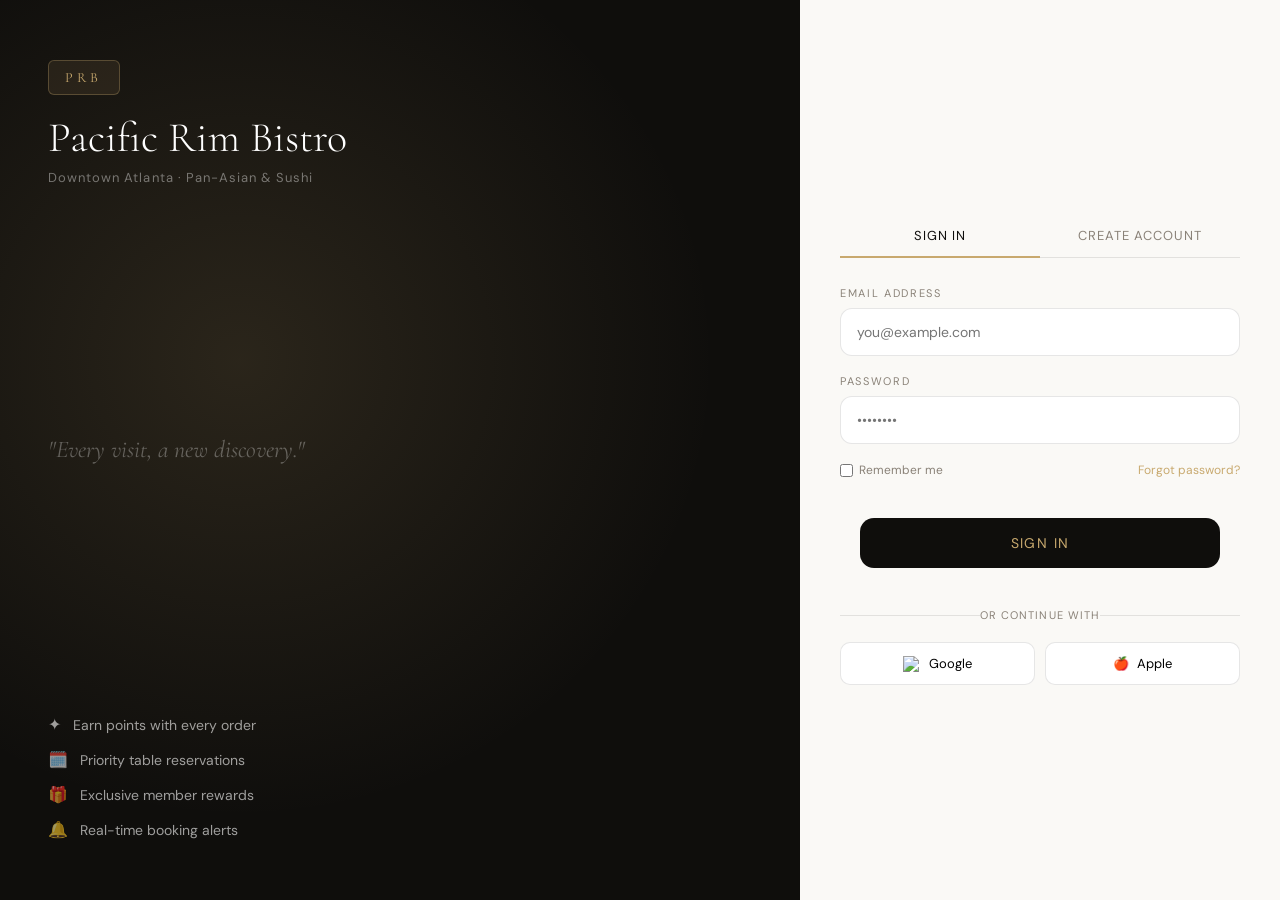
==== login.html @ ab013aab "Initial commit" ====
<!DOCTYPE html>
<html lang="en">
<head>
  <meta charset="UTF-8"/>
  <meta name="viewport" content="width=device-width, initial-scale=1.0"/>
  <title>Pacific Rim Bistro — Sign In</title>
  <link rel="stylesheet" href="css/style.css"/>
  <link rel="stylesheet" href="css/login.css"/>
  <link href="https://fonts.googleapis.com/css2?family=Cormorant+Garamond:wght@300;400;500;600&family=DM+Sans:wght@300;400;500&display=swap" rel="stylesheet"/>
</head>
<body class="auth-body">
<div class="auth-container">

  <!-- Left Panel -->
  <div class="auth-left">
    <div class="auth-brand">
      <div class="brand-mark">PRB</div>
      <div class="brand-name">Pacific Rim Bistro</div>
      <div class="brand-sub">Downtown Atlanta · Pan-Asian & Sushi</div>
    </div>
    <div class="auth-quote">"Every visit, a new discovery."</div>
    <div class="auth-perks">
      <div class="perk"><span>✦</span> Earn points with every order</div>
      <div class="perk"><span>🗓️</span> Priority table reservations</div>
      <div class="perk"><span>🎁</span> Exclusive member rewards</div>
      <div class="perk"><span>🔔</span> Real-time booking alerts</div>
    </div>
  </div>

  <!-- Right Panel -->
  <div class="auth-right">
    <div class="auth-card">

      <!-- Tabs -->
      <div class="auth-tabs">
        <div class="auth-tab active" onclick="switchAuth('login')">Sign In</div>
        <div class="auth-tab" onclick="switchAuth('signup')">Create Account</div>
      </div>

      <!-- LOGIN FORM -->
      <div class="auth-form active" id="form-login">
        <div class="form-group">
          <label class="form-label">Email Address</label>
          <input type="email" class="form-input" placeholder="you@example.com"/>
        </div>
        <div class="form-group">
          <label class="form-label">Password</label>
          <input type="password" class="form-input" placeholder="••••••••"/>
        </div>
        <div class="auth-options">
          <label class="remember-me"><input type="checkbox"/> Remember me</label>
          <a href="#" class="forgot-link" onclick="doForgotPassword(event)">Forgot password?</a>
        </div>
        <div id="login-error" style="display:none;color:#e74c3c;font-size:12px;margin-bottom:8px;padding:8px 12px;background:#fff5f5;border-radius:8px;"></div>
        <button class="cta-btn" id="login-btn" onclick="doLogin()">Sign In</button>
        <div class="auth-divider"><span>or continue with</span></div>
        <div class="social-btns">
          <button class="social-btn" onclick="doLogin()">
            <img src="https://www.google.com/favicon.ico" width="18"/> Google
          </button>
          <button class="social-btn" onclick="doLogin()">
            <span>🍎</span> Apple
          </button>
        </div>
      </div>

      <!-- SIGNUP FORM -->
      <div class="auth-form" id="form-signup">
        <div class="form-row">
          <div class="form-group">
            <label class="form-label">First Name</label>
            <input type="text" class="form-input" placeholder="John"/>
          </div>
          <div class="form-group">
            <label class="form-label">Last Name</label>
            <input type="text" class="form-input" placeholder="Doe"/>
          </div>
        </div>
        <div class="form-group">
          <label class="form-label">Email Address</label>
          <input type="email" class="form-input" placeholder="you@example.com"/>
        </div>
        <div class="form-group">
          <label class="form-label">Phone Number</label>
          <input type="tel" class="form-input" placeholder="+1 (404) 000-0000"/>
        </div>
        <div class="form-group">
          <label class="form-label">Password</label>
          <input type="password" class="form-input" placeholder="Min. 8 characters"/>
        </div>
        <div class="form-group">
          <label class="checkbox-label">
            <input type="checkbox"/>
            I agree to the <a href="/terms">Terms of Service</a> and <a href="/privacy-policy">Privacy Policy</a>
          </label>
        </div>
        <div class="form-group">
          <label class="checkbox-label">
            <input type="checkbox" checked/>
            Receive reservation confirmations & special offers via SMS/Email
          </label>
        </div>
        <div id="signup-error" style="display:none;color:#e74c3c;font-size:12px;margin-bottom:8px;padding:8px 12px;background:#fff5f5;border-radius:8px;"></div>
        <button class="cta-btn" id="signup-btn" onclick="doSignup()">Create Account & Earn 200 pts</button>
      </div>

    </div>
  </div>
</div>

<script type="module">
import { initializeApp } from 'https://www.gstatic.com/firebasejs/10.12.0/firebase-app.js';
import {
  getAuth, createUserWithEmailAndPassword, signInWithEmailAndPassword,
  sendPasswordResetEmail, onAuthStateChanged, setPersistence, browserLocalPersistence
} from 'https://www.gstatic.com/firebasejs/10.12.0/firebase-auth.js';

const firebaseConfig = {
  apiKey: 'AIzaSyChIQ0Z1sM68J6OtgIW82EyWuzys9Oz6tg',
  authDomain: 'pacific-rim-bistro.firebaseapp.com',
  projectId: 'pacific-rim-bistro',
  storageBucket: 'pacific-rim-bistro.firebasestorage.app',
  messagingSenderId: '855085279043',
  appId: '1:855085279043:web:7e0b1db10cedf7e50b71f6',
};

const app  = initializeApp(firebaseConfig);
const auth = getAuth(app);
const USER_KEY = 'prb_user';

// Persist session across browser restarts
await setPersistence(auth, browserLocalPersistence);

// If already logged in → go straight to app
onAuthStateChanged(auth, user => {
  if (user) {
    const stored = JSON.parse(localStorage.getItem(USER_KEY) || '{}');
    if (stored.email === user.email) {
      window.location.href = 'index.html';
    }
  }
});

function showError(formId, msg) {
  const el = document.getElementById(formId + '-error');
  if (el) { el.textContent = msg; el.style.display = 'block'; }
}
function hideError(formId) {
  const el = document.getElementById(formId + '-error');
  if (el) el.style.display = 'none';
}
function setLoading(btnId, loading) {
  const btn = document.getElementById(btnId);
  if (btn) { btn.disabled = loading; btn.textContent = loading ? 'Please wait...' : btn.dataset.label; }
}

window.switchAuth = function(tab) {
  document.querySelectorAll('.auth-tab').forEach(t => t.classList.remove('active'));
  document.querySelectorAll('.auth-form').forEach(f => f.classList.remove('active'));
  const idx = tab === 'login' ? 0 : 1;
  document.querySelectorAll('.auth-tab')[idx].classList.add('active');
  document.getElementById('form-' + tab).classList.add('active');
  hideError('login'); hideError('signup');
};

window.doLogin = async function() {
  hideError('login');
  const email    = document.querySelector('#form-login input[type="email"]').value.trim();
  const password = document.querySelector('#form-login input[type="password"]').value;
  if (!email || !password) { showError('login', 'Please enter email and password.'); return; }

  const btn = document.getElementById('login-btn');
  btn.disabled = true; btn.textContent = 'Signing in...';

  try {
    const cred = await signInWithEmailAndPassword(auth, email, password);
    // Load profile from Firebase
    const { loadPointsFromFirebase } = await import('./js/firebase-menu.js');
    const fbPts = await loadPointsFromFirebase(email).catch(() => null);
    const stored = JSON.parse(localStorage.getItem(USER_KEY) || '{}');
    const user = {
      firstName:  stored.firstName || cred.user.displayName?.split(' ')[0] || '',
      lastName:   stored.lastName  || cred.user.displayName?.split(' ')[1] || '',
      email,
      phone:      stored.phone || '',
      points:     fbPts ? fbPts.points     : (stored.points || 0),
      pointsLog:  fbPts ? fbPts.pointsLog  : (stored.pointsLog || []),
      tierPoints: fbPts ? fbPts.tierPoints : (stored.tierPoints || 0),
    };
    localStorage.setItem(USER_KEY, JSON.stringify(user));
    window.location.href = 'index.html';
  } catch(e) {
    btn.disabled = false; btn.textContent = 'Sign In';
    const msgs = {
      'auth/user-not-found':  'No account found. Please create one.',
      'auth/wrong-password':  'Incorrect password. Try again or reset it.',
      'auth/invalid-email':   'Invalid email address.',
      'auth/too-many-requests': 'Too many attempts. Please try again later.',
      'auth/invalid-credential': 'Incorrect email or password.',
    };
    showError('login', msgs[e.code] || 'Sign in failed. Please try again.');
  }
};

window.doSignup = async function() {
  hideError('signup');
  const firstName = document.querySelector('#form-signup input[placeholder="John"]').value.trim();
  const lastName  = document.querySelector('#form-signup input[placeholder="Doe"]').value.trim();
  const email     = document.querySelector('#form-signup input[type="email"]').value.trim();
  const phone     = document.querySelector('#form-signup input[type="tel"]').value.trim();
  const password  = document.querySelector('#form-signup input[type="password"]').value;

  if (!firstName) { showError('signup', 'Please enter your first name.'); return; }
  if (!email)     { showError('signup', 'Please enter your email address.'); return; }
  if (!password || password.length < 8) { showError('signup', 'Password must be at least 8 characters.'); return; }

  const btn = document.getElementById('signup-btn');
  btn.disabled = true; btn.textContent = 'Creating account...';

  try {
    await createUserWithEmailAndPassword(auth, email, password);
    const { savePointsToFirebase } = await import('./js/firebase-menu.js');
    const pointsLog = [{ desc: 'Sign Up Bonus', pts: 200, date: Date.now() }];
    const saved = await savePointsToFirebase(email, 200, pointsLog, 0).catch(e => {
      console.error('Points save failed:', e); return false;
    });
    if (!saved) {
      // Retry once
      await new Promise(r => setTimeout(r, 1500));
      await savePointsToFirebase(email, 200, pointsLog, 0).catch(e => console.error('Retry failed:', e));
    }
    const user = { firstName, lastName, email, phone, points: 200, pointsLog, tierPoints: 0 };
    localStorage.setItem(USER_KEY, JSON.stringify(user));
    window.location.href = 'index.html';
  } catch(e) {
    btn.disabled = false; btn.textContent = 'Create Account & Earn 200 pts';
    const msgs = {
      'auth/email-already-in-use': 'An account with this email already exists. Sign in instead.',
      'auth/invalid-email':        'Invalid email address.',
      'auth/weak-password':        'Password is too weak. Use at least 8 characters.',
    };
    showError('signup', msgs[e.code] || 'Sign up failed. Please try again.');
  }
};

window.doForgotPassword = async function(e) {
  e.preventDefault();
  const email = document.querySelector('#form-login input[type="email"]').value.trim();
  if (!email) { showError('login', 'Enter your email address first, then click Forgot Password.'); return; }
  try {
    await sendPasswordResetEmail(auth, email);
    showError('login', '');
    const el = document.getElementById('login-error');
    if (el) {
      el.style.color = '#27ae60';
      el.style.background = '#f0fff4';
      el.textContent = '✅ Password reset email sent! Check your inbox.';
      el.style.display = 'block';
    }
  } catch(e) {
    showError('login', 'Could not send reset email. Check your email address.');
  }
};

// Store label for loading state
document.addEventListener('DOMContentLoaded', () => {
  document.querySelectorAll('.cta-btn').forEach(btn => btn.dataset.label = btn.textContent);
});
</script>
</body>
</html>
---- css/style.css ----
:root {
  --ink: #0f0e0c;
  --bone: #f5f2ec;
  --warm-white: #faf9f6;
  --gold: #c8a96e;
  --gold-light: #e8d5aa;
  --red: #c0392b;
  --muted: #8a8278;
  --border: rgba(15, 14, 12, 0.1);
  --card-bg: #ffffff;
}

* { margin: 0; padding: 0; box-sizing: border-box; }

body {
  font-family: 'DM Sans', sans-serif;
  background: var(--bone);
  color: var(--ink);
  min-height: 100vh;
  display: flex;
  justify-content: center;
  align-items: flex-start;
  padding: 24px 0;
}

.phone-frame {
  width: 390px;
  height: 844px;
  max-height: 844px;
  background: var(--warm-white);
  overflow: hidden;
  position: relative;
  display: flex;
  flex-direction: column;
  box-shadow: 0 40px 100px rgba(0, 0, 0, 0.15);
  border-radius: 40px;
  touch-action: pan-y;
  -webkit-tap-highlight-color: transparent;
}

/* ─── SCREENS ─── */
.screen { display: none; flex-direction: column; flex: 1; animation: fadeIn 0.3s ease; min-height: 0; overflow: hidden; }
.screen.active { display: flex; }

/* ─── SCROLL IMPROVEMENTS ─── */
.scroll-container {
  flex: 1;
  overflow-y: auto;
  min-height: 0;
  -webkit-overflow-scrolling: touch;
  overscroll-behavior-y: contain;
}

@keyframes fadeIn {
  from { opacity: 0; transform: translateY(8px); }
  to   { opacity: 1; transform: translateY(0); }
}

/* ─── HOME ─── */
.home-hero {
  background: var(--ink);
  padding: 0;
  position: relative;
  overflow: hidden;
}
.hero-photo {
  width: 100%;
  height: 220px;
  object-fit: cover;
  object-position: center 40%;
  display: block;
}
.hero-photo-overlay {
  position: absolute;
  inset: 0;
  background: linear-gradient(
    to bottom,
    rgba(15,14,12,0.3) 0%,
    rgba(15,14,12,0.1) 35%,
    rgba(15,14,12,0.82) 100%
  );
}
.hero-content {
  position: absolute;
  bottom: 0; left: 0; right: 0;
  padding: 16px 24px 20px;
}
.home-hero::before { display: none; }
.hero-top-row { display: flex; justify-content: space-between; align-items: flex-start; margin-bottom: 8px; }
.hero-links { display: flex; flex-direction: column; gap: 6px; align-items: flex-end; }
.hero-link-btn {
  font-size: 10px; letter-spacing: 0.12em; text-transform: uppercase;
  color: var(--gold); border: 1px solid rgba(200,169,110,0.5);
  padding: 5px 12px; border-radius: 6px; text-decoration: none;
  transition: all 0.2s; white-space: nowrap;
  backdrop-filter: blur(4px);
  background: rgba(15,14,12,0.3);
}
.hero-link-btn:hover { background: rgba(200,169,110,0.2); }
.admin-link { color: rgba(255,255,255,0.6); border-color: rgba(255,255,255,0.2); font-size: 9px; }
.admin-link:hover { background: rgba(255,255,255,0.1); color: #fff; }
.greeting { font-size: 11px; letter-spacing: 0.2em; color: #fff; text-transform: uppercase; font-weight: 500; margin-bottom: 3px; opacity: 0.9; }
.hero-name { font-family: 'Cormorant Garamond', serif; font-size: 32px; font-weight: 300; color: #fff; line-height: 1.1; margin-bottom: 3px; }
.hero-sub { font-size: 11px; color: rgba(255,255,255,0.6); letter-spacing: 0.06em; }

.points-card {
  background: linear-gradient(135deg, var(--gold) 0%, #a07840 100%);
  border-radius: 16px;
  padding: 20px 22px;
  margin: -20px 20px 0;
  position: relative;
  z-index: 10;
  display: flex;
  justify-content: space-between;
  align-items: center;
  box-shadow: 0 8px 32px rgba(200,169,110,0.35);
}
.points-left .label { font-size: 11px; letter-spacing: 0.15em; color: rgba(255,255,255,0.75); text-transform: uppercase; }
.points-left .value { font-family: 'Cormorant Garamond', serif; font-size: 36px; font-weight: 500; color: #fff; line-height: 1; }
.points-left .sub { font-size: 11px; color: rgba(255,255,255,0.7); margin-top: 2px; }

.stamp-row { display: flex; gap: 6px; }
.stamp {
  width: 28px; height: 28px; border-radius: 50%;
  background: rgba(255,255,255,0.25);
  border: 1.5px solid rgba(255,255,255,0.4);
  display: flex; align-items: center; justify-content: center;
  font-size: 12px;
}
.stamp.filled { background: rgba(255,255,255,0.9); border-color: transparent; }
.stamp.filled::after { content: '✦'; color: var(--gold); font-size: 11px; }

.section-title {
  font-family: 'Cormorant Garamond', serif;
  font-size: 22px; font-weight: 400;
  padding: 24px 20px 12px;
  color: var(--ink);
}

.quick-actions { display: grid; grid-template-columns: repeat(4, 1fr); gap: 10px; padding: 0 20px 24px; }
.qa-btn {
  display: flex; flex-direction: column; align-items: center; gap: 8px;
  padding: 14px 8px;
  background: var(--card-bg);
  border: 1px solid var(--border);
  border-radius: 14px;
  cursor: pointer;
  transition: all 0.2s;
  font-size: 12px;
  color: var(--muted);
  letter-spacing: 0.04em;
  text-align: center;
  font-family: 'DM Sans', sans-serif;
  font-weight: 700;
}
.qa-btn:hover { background: var(--ink); color: var(--gold); transform: translateY(-2px); box-shadow: 0 8px 20px rgba(0,0,0,0.1); }
.qa-icon { font-size: 22px; }

.featured-item {
  margin: 0 20px 16px;
  background: var(--ink);
  border-radius: 16px;
  padding: 20px;
  display: flex;
  justify-content: space-between;
  align-items: center;
  cursor: pointer;
  transition: transform 0.2s;
}
.featured-item:hover { transform: scale(1.01); }
.fi-label { font-size: 10px; letter-spacing: 0.15em; color: var(--gold); text-transform: uppercase; margin-bottom: 4px; }
.fi-name { font-family: 'Cormorant Garamond', serif; font-size: 20px; color: #fff; font-weight: 400; }
.fi-price { font-size: 14px; color: rgba(255,255,255,0.6); margin-top: 4px; }
.fi-orig-price { text-decoration: line-through; opacity: 0.5; font-size: 12px; }
.fi-sale-price { color: #ffd080; font-weight: 600; font-size: 15px; }
.fi-emoji { font-size: 42px; }

/* ─── SCREEN HEADER ─── */
.screen-header { background: var(--ink); padding: 16px 20px 10px; color: #fff; }
.back-btn { font-size: 12px; letter-spacing: 0.1em; color: var(--gold); cursor: pointer; text-transform: uppercase; margin-bottom: 12px; display: inline-block; }
.screen-header h1 { font-family: 'Cormorant Garamond', serif; font-size: 26px; font-weight: 300; }
.screen-header p { font-size: 12px; color: rgba(255,255,255,0.5); margin-top: 4px; }

/* ─── FORMS ─── */
.form-section { padding: 20px 20px 0; flex: 1; overflow-y: auto; }
.form-group { margin-bottom: 18px; }
.form-label { font-size: 11px; letter-spacing: 0.15em; text-transform: uppercase; color: var(--muted); margin-bottom: 8px; display: block; }
.form-input {
  width: 100%; padding: 14px 16px;
  background: var(--card-bg);
  border: 1px solid var(--border);
  border-radius: 12px;
  font-family: 'DM Sans', sans-serif;
  font-size: 14px; color: var(--ink);
  outline: none; transition: border-color 0.2s;
  appearance: none;
}
.form-input:focus { border-color: var(--gold); }

/* ─── DATE GRID ─── */
.date-grid { display: grid; grid-template-columns: repeat(7, 1fr); gap: 4px; }
.date-cell {
  aspect-ratio: 1; display: flex; flex-direction: column;
  align-items: center; justify-content: center;
  border-radius: 10px; font-size: 12px; cursor: pointer;
  transition: all 0.15s; border: 1px solid transparent;
  background: var(--card-bg); color: var(--muted);
}
.date-cell .day-name { font-size: 9px; letter-spacing: 0.08em; color: var(--muted); margin-bottom: 2px; }
.date-cell.selected { background: var(--ink); color: var(--gold); border-color: var(--ink); }
.date-cell.selected .day-name { color: var(--gold-light); }
.date-cell.today { border-color: var(--gold); }
.date-cell:hover:not(.selected) { background: #f0ede8; }

/* ─── TIME GRID ─── */
.time-grid { display: grid; grid-template-columns: repeat(3, 1fr); gap: 8px; }
.time-chip {
  padding: 10px; text-align: center;
  border: 1px solid var(--border); border-radius: 10px;
  font-size: 13px; cursor: pointer; transition: all 0.15s;
  background: var(--card-bg);
}
.time-chip.selected { background: var(--ink); color: #fff; border-color: var(--ink); }
.time-chip.unavailable { opacity: 0.3; pointer-events: none; text-decoration: line-through; }

/* ─── GUEST COUNTER ─── */
.guest-counter { display: flex; align-items: center; gap: 16px; }
.counter-btn {
  width: 40px; height: 40px; border-radius: 50%;
  border: 1px solid var(--border); background: var(--card-bg);
  font-size: 18px; cursor: pointer;
  display: flex; align-items: center; justify-content: center;
  transition: all 0.15s;
}
.counter-btn:hover { background: var(--ink); color: var(--gold); }
.counter-val { font-family: 'Cormorant Garamond', serif; font-size: 28px; min-width: 32px; text-align: center; }

/* ─── CTA BUTTON ─── */
.cta-btn {
  margin: 20px;
  padding: 16px;
  background: var(--ink); color: var(--gold);
  border: none; border-radius: 14px;
  font-family: 'DM Sans', sans-serif;
  font-size: 14px; letter-spacing: 0.1em;
  text-transform: uppercase; cursor: pointer;
  width: calc(100% - 40px); transition: all 0.2s;
}
.cta-btn:hover { background: var(--gold); color: var(--ink); }

/* ─── MENU ─── */
.menu-tabs {
  display: flex;
  gap: 0;
  padding: 0 20px;
  overflow-x: scroll;
  margin-bottom: 4px;
  scrollbar-width: none;
  -ms-overflow-style: none;
  -webkit-overflow-scrolling: touch;
  flex-shrink: 0;
  cursor: grab;
}
.menu-tabs::-webkit-scrollbar { display: none; }
.menu-tab {
  padding: 10px 14px; font-size: 12px; letter-spacing: 0.08em;
  text-transform: uppercase; white-space: nowrap;
  border-bottom: 2px solid transparent; cursor: pointer;
  color: var(--muted); transition: all 0.2s;
  font-family: 'DM Sans', sans-serif;
  flex-shrink: 0;
}
.menu-tab.active { color: var(--ink); border-bottom-color: var(--gold); }
.menu-divider { height: 1px; background: var(--border); margin: 0 20px 16px; }

.menu-section-header {
  font-family: 'Cormorant Garamond', serif;
  font-size: 18px;
  font-weight: 500;
  color: var(--ink);
  padding: 16px 0 8px;
  border-bottom: 1px solid var(--gold-light);
  margin-bottom: 4px;
  letter-spacing: 0.03em;
}

.menu-list { padding: 0 20px; flex: 1; overflow-y: auto; min-height: 0; -webkit-overflow-scrolling: touch; overscroll-behavior-y: contain; will-change: scroll-position; }
.menu-item {
  display: flex; flex-direction: column;
  padding: 14px 0; border-bottom: 1px solid var(--border);
  transition: all 0.15s;
}
.menu-item:hover { opacity: 0.8; }
.mi-main { display: flex; align-items: center; gap: 14px; width: 100%; }
.mi-emoji { font-size: 36px; width: 64px; height: 64px; text-align: center; flex-shrink: 0; display:flex; align-items:center; justify-content:center; }
.mi-thumb { width: 64px; height: 64px; object-fit: cover; border-radius: 10px; flex-shrink: 0; }
.mi-info { flex: 1; }
.mi-name { font-size: 14px; font-weight: 500; margin-bottom: 2px; }
.mi-desc { font-size: 11px; color: var(--muted); margin-bottom: 4px; }
.mi-price { font-size: 13px; color: var(--gold); font-weight: 500; }
.mi-add {
  width: 32px; height: 32px; border-radius: 50%;
  background: var(--ink); color: var(--gold);
  border: none; font-size: 18px; cursor: pointer;
  display: flex; align-items: center; justify-content: center;
  transition: transform 0.15s; flex-shrink: 0;
}
.mi-add:hover { transform: scale(1.1); }
.mi-add.added { background: var(--gold); color: var(--ink); }

.cart-bar {
  margin: 8px 16px;
  background: var(--ink); border-radius: 14px;
  padding: 12px 18px;
  display: flex; align-items: center; justify-content: space-between;
  cursor: pointer; transition: transform 0.15s;
}
.cart-bar:hover { transform: scale(1.01); }
.cart-info { color: var(--gold); font-size: 11px; letter-spacing: 0.05em; text-transform: uppercase; }
.cart-count { font-family: 'Cormorant Garamond', serif; font-size: 20px; color: #fff; }
.cart-arrow { color: var(--gold); font-size: 16px; }

/* ─── PAYMENT ─── */
.order-summary {
  padding: 16px 20px; background: var(--card-bg);
  margin: 0 20px 16px; border-radius: 14px;
  border: 1px solid var(--border);
}
.os-row { display: flex; justify-content: space-between; font-size: 13px; padding: 6px 0; }
.os-row.total { font-weight: 600; border-top: 1px solid var(--border); margin-top: 6px; padding-top: 12px; font-size: 15px; }
.os-label { color: var(--muted); }

.payment-methods { padding: 0 20px; margin-bottom: 16px; }
.pm-card {
  display: flex; align-items: center; gap: 14px;
  padding: 14px 16px; background: var(--card-bg);
  border: 2px solid var(--border); border-radius: 12px;
  margin-bottom: 8px; cursor: pointer; transition: all 0.2s;
}
.pm-card.selected { border-color: var(--gold); background: #fdf8f0; }
.pm-icon { font-size: 24px; }
.pm-label { font-size: 13px; font-weight: 500; }
.pm-sub { font-size: 11px; color: var(--muted); }
.pm-radio { margin-left: auto; width: 18px; height: 18px; border-radius: 50%; border: 2px solid var(--border); }
.pm-card.selected .pm-radio { border-color: var(--gold); background: var(--gold); }

.points-toggle {
  margin: 0 20px 20px;
  padding: 14px 16px;
  background: linear-gradient(135deg, #fdf8f0, #faf5e8);
  border: 1px solid var(--gold-light);
  border-radius: 12px;
  display: flex; align-items: center; gap: 12px;
}
.pt-icon { font-size: 20px; }
.pt-info { flex: 1; }
.pt-label { font-size: 12px; font-weight: 500; }
.pt-sub { font-size: 11px; color: var(--muted); }
.toggle {
  width: 42px; height: 24px; background: #ddd;
  border-radius: 12px; position: relative;
  cursor: pointer; transition: background 0.2s;
}
.toggle.on { background: var(--gold); }
.toggle::after {
  content: ''; position: absolute; top: 3px; left: 3px;
  width: 18px; height: 18px; background: #fff;
  border-radius: 50%; transition: transform 0.2s;
}
.toggle.on::after { transform: translateX(18px); }

/* ─── REVIEW ─── */
.review-stars { display: flex; gap: 8px; justify-content: center; padding: 16px 0; }
.star { font-size: 36px; cursor: pointer; transition: transform 0.15s; filter: grayscale(1); }
.star.lit { filter: none; transform: scale(1.1); }

.review-categories { display: grid; grid-template-columns: 1fr 1fr; gap: 8px; padding: 0 20px 16px; }
.rc-btn {
  padding: 10px; text-align: center;
  border: 1px solid var(--border); border-radius: 10px;
  font-size: 12px; cursor: pointer; transition: all 0.15s;
  background: var(--card-bg);
}
.rc-btn.selected { background: var(--ink); color: var(--gold); border-color: var(--ink); }

.review-textarea {
  margin: 0 20px 16px;
  width: calc(100% - 40px);
  height: 100px; padding: 14px;
  border: 1px solid var(--border); border-radius: 12px;
  font-family: 'DM Sans', sans-serif;
  font-size: 13px; resize: none; outline: none;
  background: var(--card-bg);
}
.review-textarea:focus { border-color: var(--gold); }

/* ─── SUCCESS ─── */
.success-screen {
  display: none; flex-direction: column;
  align-items: center; justify-content: center;
  flex: 1; padding: 40px;
  animation: fadeIn 0.4s ease;
}
.success-screen.active { display: flex; }
.success-icon { font-size: 72px; margin-bottom: 16px; }
.success-title { font-family: 'Cormorant Garamond', serif; font-size: 32px; text-align: center; margin-bottom: 8px; }
.success-msg { font-size: 13px; color: var(--muted); text-align: center; line-height: 1.6; margin-bottom: 32px; white-space: pre-line; }
.earned-badge {
  background: linear-gradient(135deg, var(--gold), #a07840);
  border-radius: 14px; padding: 16px 24px;
  color: #fff; text-align: center; margin-bottom: 24px;
}
.earned-badge .pts { font-family: 'Cormorant Garamond', serif; font-size: 36px; }
.earned-badge .label { font-size: 11px; letter-spacing: 0.1em; opacity: 0.8; }

/* ─── BOTTOM NAV ─── */
.bottom-nav {
  display: flex;
  background: var(--ink);
  border-top: 1px solid rgba(255,255,255,0.05);
  padding: 6px 0 12px;
}
.nav-item {
  flex: 1; display: flex; flex-direction: column;
  align-items: center; gap: 4px;
  cursor: pointer; transition: all 0.2s; padding: 4px 0;
}
.nav-icon { font-size: 18px; filter: brightness(0.5); transition: filter 0.2s; }
.nav-label { font-size: 9px; letter-spacing: 0.1em; text-transform: uppercase; color: rgba(255,255,255,0.35); transition: color 0.2s; }
.nav-item.active .nav-icon { filter: none; }
.nav-item.active .nav-label { color: var(--gold); }

/* ─── GUEST INFO CARD ─── */
.guest-info-card {
  margin: 0 20px 16px;
  padding: 16px;
  background: var(--card-bg);
  border: 1px solid var(--border);
  border-radius: 14px;
  display: flex;
  flex-direction: column;
  gap: 10px;
}
.gi-row {
  display: flex;
  gap: 10px;
}
.gi-field { flex: 1; }
.gi-field .form-label { margin-bottom: 4px; }
.gi-autofill-badge {
  font-size: 11px;
  color: var(--gold);
  letter-spacing: 0.05em;
  padding-top: 4px;
  border-top: 1px solid var(--border);
}

/* ─── REWARDS ─── */
.rewards-hero {
  background: linear-gradient(135deg, var(--ink) 0%, #2a2520 100%);
  margin: 16px 20px;
  border-radius: 16px;
  padding: 20px 22px;
  display: flex;
  justify-content: space-between;
  align-items: center;
  position: relative;
  overflow: hidden;
}
.rewards-hero::before {
  content: '';
  position: absolute; inset: 0;
  background: radial-gradient(ellipse at 80% 50%, rgba(200,169,110,0.2), transparent 60%);
}
.rh-left { position: relative; }
.rh-label { font-size: 10px; letter-spacing: 0.2em; color: rgba(255,255,255,0.5); text-transform: uppercase; margin-bottom: 4px; }
.rh-points { font-family: 'Cormorant Garamond', serif; font-size: 48px; font-weight: 500; color: var(--gold); line-height: 1; }
.rh-sub { font-size: 11px; color: rgba(255,255,255,0.5); margin-top: 4px; }
.rh-right { position: relative; text-align: right; }
.rh-tier { font-size: 13px; font-weight: 600; color: var(--gold); margin-bottom: 4px; }
.rh-since { font-size: 11px; color: rgba(255,255,255,0.4); }

.rewards-progress-wrap { padding: 0 20px 16px; }
.rp-labels { display: flex; justify-content: space-between; font-size: 9px; color: var(--muted); letter-spacing: 0.05em; margin-bottom: 6px; }
.rp-bar { height: 6px; background: var(--border); border-radius: 3px; overflow: hidden; }
.rp-fill { height: 100%; background: linear-gradient(90deg, var(--gold-light), var(--gold)); border-radius: 3px; transition: width 0.6s ease; }

.rewards-section-title { font-family: 'Cormorant Garamond', serif; font-size: 18px; padding: 8px 20px 10px; color: var(--ink); }

.stamps-card { margin: 0 20px 16px; background: var(--card-bg); border: 1px solid var(--border); border-radius: 14px; padding: 16px; }
.stamps-info { margin-bottom: 12px; }
.si-title { font-size: 13px; font-weight: 500; margin-bottom: 2px; }
.si-sub { font-size: 11px; color: var(--muted); }
.stamps-grid { display: grid; grid-template-columns: repeat(5, 1fr); gap: 8px; }
.stamp-dot {
  aspect-ratio: 1; border-radius: 50%;
  border: 1.5px solid var(--border);
  background: var(--warm-white);
  display: flex; align-items: center; justify-content: center;
  font-size: 14px; color: transparent;
  transition: all 0.2s;
}
.stamp-dot.filled { background: var(--gold); border-color: var(--gold); color: #fff; font-size: 12px; }

.earn-list { margin: 0 20px 8px; background: var(--card-bg); border: 1px solid var(--border); border-radius: 14px; overflow: hidden; }
.earn-item { display: flex; align-items: center; gap: 12px; padding: 13px 16px; border-bottom: 1px solid var(--border); }
.earn-item:last-child { border-bottom: none; }
.earn-icon { font-size: 22px; width: 32px; text-align: center; flex-shrink: 0; }
.earn-info { flex: 1; }
.earn-title { font-size: 13px; font-weight: 500; margin-bottom: 1px; }
.earn-desc { font-size: 11px; color: var(--muted); }
.earn-pts { font-size: 13px; font-weight: 600; color: var(--gold); flex-shrink: 0; }

.tiers-list { margin: 0 20px 8px; display: flex; flex-direction: column; gap: 8px; }
.tier-item {
  display: flex; align-items: center; gap: 12px;
  padding: 14px 16px; border-radius: 12px;
  background: var(--card-bg); border: 1px solid var(--border);
  transition: all 0.2s;
}
.tier-item.active-tier { border-color: var(--gold); background: #fdf8f0; }
.tier-icon { font-size: 24px; flex-shrink: 0; }
.tier-info { flex-shrink: 0; min-width: 80px; }
.tier-name { font-size: 13px; font-weight: 600; }
.tier-range { font-size: 11px; color: var(--muted); }
.tier-perks { font-size: 11px; color: var(--muted); flex: 1; }

.redeem-list { margin: 0 20px 8px; background: var(--card-bg); border: 1px solid var(--border); border-radius: 14px; overflow: hidden; }
.redeem-item { display: flex; align-items: center; gap: 10px; padding: 13px 16px; border-bottom: 1px solid var(--border); }
.redeem-item:last-child { border-bottom: none; }
.redeem-info { flex: 1; }
.redeem-name { font-size: 13px; font-weight: 500; margin-bottom: 1px; }
.redeem-desc { font-size: 11px; color: var(--muted); }
.redeem-cost { font-size: 12px; color: var(--gold); font-weight: 600; flex-shrink: 0; }
.redeem-btn {
  padding: 6px 14px; background: var(--ink); color: var(--gold);
  border: none; border-radius: 8px; font-size: 12px;
  font-family: 'DM Sans', sans-serif; cursor: pointer;
  transition: all 0.15s; flex-shrink: 0;
}
.redeem-btn:hover { background: var(--gold); color: var(--ink); }
.redeem-btn.locked { background: var(--border); color: var(--muted); cursor: not-allowed; }

/* ─── TIP ─── */
.tip-section { padding: 0 20px 4px; }
.tip-grid { display: grid; grid-template-columns: repeat(4, 1fr); gap: 8px; margin-bottom: 10px; }
.tip-btn {
  padding: 10px 6px; text-align: center;
  border: 1px solid var(--border); border-radius: 10px;
  font-size: 13px; font-weight: 500; cursor: pointer;
  transition: all 0.15s; background: var(--card-bg);
  font-family: 'DM Sans', sans-serif;
}
.tip-btn.selected { background: var(--ink); color: var(--gold); border-color: var(--ink); }
.tip-custom-wrap {
  display: flex; align-items: center; gap: 8px;
  background: var(--card-bg); border: 1px solid var(--gold);
  border-radius: 10px; padding: 8px 14px; margin-bottom: 8px;
}
.tip-dollar { font-size: 15px; color: var(--muted); }
.tip-custom-input {
  border: none; outline: none; font-size: 15px;
  font-family: 'DM Sans', sans-serif; width: 100%;
  background: transparent; color: var(--ink);
}
.tip-amount {
  font-size: 12px; color: var(--gold); font-weight: 500;
  letter-spacing: 0.05em; text-align: right; padding-right: 2px;
}

/* ─── EDITABLE CART ─── */
.cart-edit-row {
  display: flex;
  align-items: center;
  gap: 10px;
  padding: 10px 0;
  border-bottom: 1px solid var(--border);
}
.cart-edit-row:last-child { border-bottom: none; }
.cer-emoji { font-size: 24px; width: 32px; text-align: center; flex-shrink: 0; }
.cer-name { flex: 1; font-size: 13px; font-weight: 500; }
.cer-controls { display: flex; align-items: center; gap: 6px; flex-shrink: 0; }
.cer-btn {
  width: 26px; height: 26px; border-radius: 50%;
  border: 1px solid var(--border); background: var(--card-bg);
  font-size: 14px; cursor: pointer; display: flex;
  align-items: center; justify-content: center;
  transition: all 0.15s;
}
.cer-btn:hover { background: var(--ink); color: var(--gold); border-color: var(--ink); }
.cer-qty { font-size: 14px; font-weight: 600; min-width: 16px; text-align: center; }
.cer-del {
  background: none; border: none; font-size: 15px;
  cursor: pointer; opacity: 0.5; transition: opacity 0.15s;
  margin-left: 2px;
}
.cer-del:hover { opacity: 1; }
.cer-price { font-size: 13px; color: var(--gold); font-weight: 500; min-width: 48px; text-align: right; }

/* ─── BACK TO MENU ─── */
.back-to-menu-btn {
  background: none;
  border: none;
  font-family: 'DM Sans', sans-serif;
  font-size: 12px;
  letter-spacing: 0.1em;
  text-transform: uppercase;
  color: var(--gold);
  cursor: pointer;
  padding: 0;
}

/* ─── ORDER IFRAME ─── */
.order-frame {
  flex: 1;
  width: 100%;
  border: none;
  display: block;
  min-height: 600px;
}

/* ─── SCROLLBAR ─── */
::-webkit-scrollbar { width: 0; }

/* ─── RESPONSIVE ─── */
@media (max-width: 430px) {
  body { padding: 0; align-items: stretch; }
  .phone-frame { width: 100%; height: 100dvh; max-height: 100dvh; border-radius: 0; box-shadow: none; }
}

/* ─── OPTIONS POPUP ─── */
.option-btn {
  display: flex;
  justify-content: space-between;
  align-items: center;
  width: 100%;
  padding: 14px 16px;
  background: var(--bone);
  border: 1.5px solid transparent;
  border-radius: 12px;
  font-family: 'DM Sans', sans-serif;
  cursor: pointer;
  transition: all 0.15s;
}
.option-btn:hover, .option-btn:active {
  background: var(--ink);
  border-color: var(--ink);
}
.option-btn:hover .option-name,
.option-btn:active .option-name { color: #fff; }
.option-btn:hover .option-price,
.option-btn:active .option-price { color: var(--gold); }
.option-name { font-size: 14px; font-weight: 500; color: var(--ink); }
.option-price { font-size: 14px; font-weight: 600; color: var(--gold); }

/* ─── INLINE OPTIONS ─── */
.mi-main {
  display: flex;
  align-items: center;
  gap: 12px;
  width: 100%;
}
.mi-expand-btn {
  flex-shrink: 0;
  width: 32px; height: 32px;
  border-radius: 50%;
  border: 1.5px solid var(--gold);
  background: none;
  color: var(--gold);
  font-size: 16px;
  cursor: pointer;
  display: flex; align-items: center; justify-content: center;
  transition: all 0.2s;
}
.mi-expand-btn.active {
  background: var(--gold);
  color: var(--ink);
}
.mi-options {
  border-top: 1px solid var(--border);
  margin-top: 8px;
  padding-top: 8px;
}
.mi-opt-row {
  display: flex;
  align-items: center;
  padding: 10px 12px;
  border-radius: 10px;
  background: var(--bone);
  margin-bottom: 6px;
  gap: 8px;
}
.mi-opt-name  { flex: 1; font-size: 13px; font-weight: 500; color: var(--ink); }
.mi-opt-price { font-size: 13px; color: var(--gold); font-weight: 600; margin-right: 8px; }
.mi-opt-btn {
  width: 28px; height: 28px;
  border-radius: 50%;
  border: none;
  background: var(--ink);
  color: var(--gold);
  font-size: 16px;
  cursor: pointer;
  display: flex; align-items: center; justify-content: center;
  flex-shrink: 0;
  transition: all 0.2s;
}
.mi-opt-btn.added { background: var(--gold); color: var(--ink); font-size: 11px; }

/* ─── MULTI-SELECT MODAL ─── */
.ms-choice-btn {
  display: block; width: 100%;
  padding: 11px 14px; margin-bottom: 6px;
  background: var(--bone); border: 1.5px solid transparent;
  border-radius: 10px; text-align: left;
  font-family: 'DM Sans', sans-serif; font-size: 13px;
  color: var(--ink); cursor: pointer; transition: all 0.15s;
}
.ms-choice-btn:hover  { border-color: var(--gold-light); }
.ms-choice-btn.selected {
  background: var(--ink); color: var(--gold);
  border-color: var(--ink);
}

/* ─── MENU ITEM QTY CONTROLS ─── */
.mi-qty-ctrl, .mi-opt-qty-ctrl {
  display: flex; align-items: center; gap: 6px; flex-shrink: 0;
}
.mi-qty-btn {
  width: 28px; height: 28px; border-radius: 50%;
  border: 1.5px solid var(--ink); background: none;
  color: var(--ink); font-size: 16px; cursor: pointer;
  display: flex; align-items: center; justify-content: center;
  transition: all 0.15s; flex-shrink: 0;
}
.mi-qty-btn:hover { background: var(--ink); color: #fff; }
.mi-qty-num {
  font-family: 'Cormorant Garamond', serif;
  font-size: 18px; font-weight: 600;
  min-width: 20px; text-align: center;
  color: var(--ink);
}

/* ─── PICKUP TIME SLOTS ─── */
.pickup-slot {
  padding: 12px 16px;
  border: 1.5px solid var(--border);
  border-radius: 12px;
  cursor: pointer;
  transition: all 0.15s;
  background: var(--bone);
}
.pickup-slot:hover { border-color: var(--gold-light); }
.pickup-slot.selected {
  border-color: var(--gold);
  background: rgba(200,169,110,0.08);
}

/* ─── PICKUP SLOTS ─── */
.pickup-slot {
  padding: 12px 16px;
  border: 1.5px solid var(--border);
  border-radius: 12px;
  cursor: pointer;
  transition: all 0.15s;
  background: var(--bone);
}
.pickup-slot:hover { border-color: var(--gold-light); }
.pickup-slot.selected {
  border-color: var(--gold);
  background: rgba(200,169,110,0.08);
}
/* ─── GIFT CARD ─── */
.gc-amount-btn {
  border: 1.5px solid var(--border);
  border-radius: 14px;
  padding: 16px 20px;
  cursor: pointer;
  transition: all 0.15s;
  background: var(--warm-white);
}
.gc-amount-btn:hover { border-color: var(--gold-light); }
.gc-amount-btn.selected {
  border-color: var(--gold);
  background: rgba(200,169,110,0.06);
}
/* ─── QUICK ACTIONS - CENTER ALIGN (3 items) ─── */
.quick-actions {
  display: flex !important;
  flex-wrap: wrap;
  justify-content: center;
  gap: 10px;
  padding: 0 20px 24px;
}
.qa-btn {
  width: calc(25% - 8px);
  min-width: 72px;
  max-width: 90px;
  flex: 0 0 auto;
}

/* ─── TODAY'S PICKS - FULL WIDTH ─── */
#todays-picks-container {
  padding: 0 20px;
}
#todays-picks-container .featured-item {
  margin-left: 0;
  margin-right: 0;
  width: 100%;
}
/* ─── GIFT CARD ─── */
.gc-amount-btn {
  border: 1.5px solid var(--border);
  border-radius: 14px;
  padding: 16px 20px;
  cursor: pointer;
  transition: all 0.15s;
  background: var(--warm-white);
}
.gc-amount-btn:hover { border-color: var(--gold-light); }
.gc-amount-btn.selected {
  border-color: var(--gold);
  background: rgba(200,169,110,0.06);
}
/* ─── QUICK ACTIONS - CENTER ALIGN (3 items) ─── */
.quick-actions {
  display: flex !important;
  flex-wrap: wrap;
  justify-content: center;
  gap: 10px;
  padding: 0 20px 24px;
}
.qa-btn {
  width: calc(25% - 8px);
  min-width: 72px;
  max-width: 90px;
  flex: 0 0 auto;
}

/* ─── TODAY'S PICKS - FULL WIDTH ─── */
#todays-picks-container {
  padding: 0 20px;
}
#todays-picks-container .featured-item {
  margin-left: 0;
  margin-right: 0;
  width: 100%;
}

/* ─── POINTS CARD UPGRADE ─── */
.points-card {
  background: linear-gradient(135deg, #c8a96e 0%, #a07840 50%, #8a6430 100%) !important;
  display: flex !important;
  justify-content: space-between !important;
}
.points-card .points-left .value {
  font-family: 'Cormorant Garamond', serif;
  font-size: 42px !important;
  font-weight: 500;
  color: #fff !important;
  line-height: 1 !important;
}
.points-card .label {
  color: rgba(255,255,255,0.8) !important;
}

/* ─── TIP GRID - 5 buttons ─── */
.tip-grid { grid-template-columns: repeat(5, 1fr); }
/* ─── QUICK ACTIONS - CENTER ALIGN (3 items) ─── */
.quick-actions {
  display: flex !important;
  flex-wrap: wrap;
  justify-content: center;
  gap: 10px;
  padding: 0 20px 24px;
}
.qa-btn {
  width: calc(25% - 8px);
  min-width: 72px;
  max-width: 90px;
  flex: 0 0 auto;
}

/* ─── TODAY'S PICKS - FULL WIDTH ─── */
#todays-picks-container {
  padding: 0 20px;
}
#todays-picks-container .featured-item {
  margin-left: 0;
  margin-right: 0;
  width: 100%;
}

/* ─── POINTS CARD UPGRADE ─── */
.points-card {
  background: linear-gradient(135deg, #c8a96e 0%, #a07840 50%, #8a6430 100%) !important;
  display: flex !important;
  justify-content: space-between !important;
}
.points-card .points-left .value {
  font-family: 'Cormorant Garamond', serif;
  font-size: 42px !important;
  font-weight: 500;
  color: #fff !important;
  line-height: 1 !important;
}
.points-card .label {
  color: rgba(255,255,255,0.8) !important;
}

/* ─── TIP GRID - 5 buttons ─── */
.tip-grid { grid-template-columns: repeat(5, 1fr); }

/* ─── QUICK ACTIONS - 4 buttons ─── */
.quick-actions {
  display: grid !important;
  grid-template-columns: repeat(4, 1fr) !important;
  gap: 8px;
  padding: 0 20px 24px;
}
.qa-btn {
  width: auto !important;
  max-width: none !important;
  min-width: 0 !important;
  font-size: 9px;
}
.qa-icon { font-size: 20px !important; }
---- css/login.css ----
.auth-body {
  background: var(--ink);
  min-height: 100vh;
  display: flex;
  align-items: stretch;
  padding: 0;
}

.auth-container {
  display: flex;
  width: 100%;
  min-height: 100vh;
}

/* ── LEFT PANEL ── */
.auth-left {
  flex: 1;
  background: var(--ink);
  padding: 60px 48px;
  display: flex;
  flex-direction: column;
  justify-content: space-between;
  position: relative;
  overflow: hidden;
}
.auth-left::before {
  content: '';
  position: absolute; inset: 0;
  background: radial-gradient(ellipse at 30% 40%, rgba(200,169,110,0.15) 0%, transparent 60%);
}
.auth-brand { position: relative; }
.brand-mark {
  font-family: 'Cormorant Garamond', serif;
  font-size: 14px;
  letter-spacing: 0.3em;
  color: var(--gold);
  background: rgba(200,169,110,0.1);
  border: 1px solid rgba(200,169,110,0.3);
  display: inline-block;
  padding: 8px 16px;
  border-radius: 6px;
  margin-bottom: 20px;
}
.brand-name {
  font-family: 'Cormorant Garamond', serif;
  font-size: 42px;
  font-weight: 300;
  color: #fff;
  line-height: 1.1;
  margin-bottom: 8px;
}
.brand-sub { font-size: 13px; color: rgba(255,255,255,0.4); letter-spacing: 0.08em; }

.auth-quote {
  font-family: 'Cormorant Garamond', serif;
  font-size: 24px;
  font-style: italic;
  color: rgba(255,255,255,0.3);
  position: relative;
  line-height: 1.4;
}

.auth-perks { display: flex; flex-direction: column; gap: 14px; }
.perk {
  display: flex;
  align-items: center;
  gap: 12px;
  font-size: 14px;
  color: rgba(255,255,255,0.6);
}
.perk span { font-size: 16px; }

/* ── RIGHT PANEL ── */
.auth-right {
  width: 480px;
  background: var(--warm-white);
  display: flex;
  align-items: center;
  justify-content: center;
  padding: 48px 40px;
}

.auth-card { width: 100%; }

.auth-tabs {
  display: flex;
  border-bottom: 1px solid var(--border);
  margin-bottom: 28px;
}
.auth-tab {
  flex: 1;
  padding: 12px;
  text-align: center;
  font-size: 13px;
  letter-spacing: 0.08em;
  text-transform: uppercase;
  color: var(--muted);
  cursor: pointer;
  border-bottom: 2px solid transparent;
  margin-bottom: -1px;
  transition: all 0.2s;
}
.auth-tab.active { color: var(--ink); border-bottom-color: var(--gold); }

.auth-form { display: none; }
.auth-form.active { display: block; }

.form-row { display: grid; grid-template-columns: 1fr 1fr; gap: 12px; }

.auth-options {
  display: flex;
  justify-content: space-between;
  align-items: center;
  margin-bottom: 20px;
  font-size: 12px;
}
.remember-me { display: flex; align-items: center; gap: 6px; color: var(--muted); cursor: pointer; }
.forgot-link { color: var(--gold); text-decoration: none; }
.forgot-link:hover { text-decoration: underline; }

.auth-divider {
  text-align: center;
  position: relative;
  margin: 20px 0;
  font-size: 11px;
  color: var(--muted);
  letter-spacing: 0.1em;
  text-transform: uppercase;
}
.auth-divider::before, .auth-divider::after {
  content: '';
  position: absolute;
  top: 50%;
  width: 35%;
  height: 1px;
  background: var(--border);
}
.auth-divider::before { left: 0; }
.auth-divider::after { right: 0; }

.social-btns { display: grid; grid-template-columns: 1fr 1fr; gap: 10px; }
.social-btn {
  padding: 12px;
  border: 1px solid var(--border);
  border-radius: 10px;
  background: var(--card-bg);
  font-family: 'DM Sans', sans-serif;
  font-size: 13px;
  cursor: pointer;
  display: flex;
  align-items: center;
  justify-content: center;
  gap: 8px;
  transition: all 0.2s;
}
.social-btn:hover { background: #f0ede8; }

.checkbox-label {
  font-size: 12px;
  color: var(--muted);
  display: flex;
  align-items: flex-start;
  gap: 8px;
  cursor: pointer;
  line-height: 1.5;
}
.checkbox-label a { color: var(--gold); text-decoration: none; }

@media (max-width: 768px) {
  .auth-left { display: none; }
  .auth-right { width: 100%; padding: 32px 24px; }
}
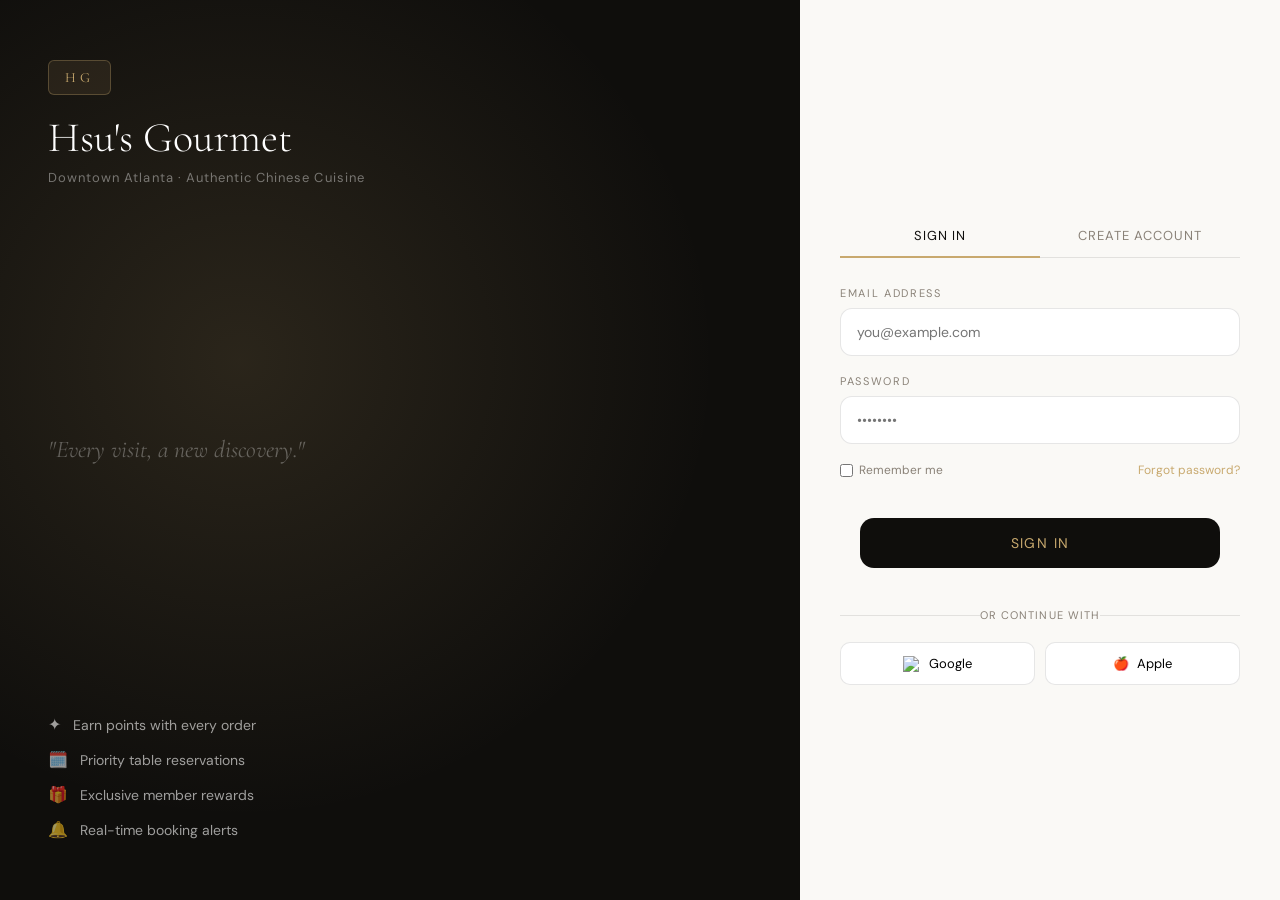
==== commit 16a41cd8: "Add files via upload" ====
--- a/login.html
+++ b/login.html
@@ -3,7 +3,7 @@
 <head>
   <meta charset="UTF-8"/>
   <meta name="viewport" content="width=device-width, initial-scale=1.0"/>
-  <title>Pacific Rim Bistro — Sign In</title>
+  <title>Hsu's Gourmet — Sign In</title>
   <link rel="stylesheet" href="css/style.css"/>
   <link rel="stylesheet" href="css/login.css"/>
   <link href="https://fonts.googleapis.com/css2?family=Cormorant+Garamond:wght@300;400;500;600&family=DM+Sans:wght@300;400;500&display=swap" rel="stylesheet"/>
@@ -14,9 +14,9 @@
   <!-- Left Panel -->
   <div class="auth-left">
     <div class="auth-brand">
-      <div class="brand-mark">PRB</div>
-      <div class="brand-name">Pacific Rim Bistro</div>
-      <div class="brand-sub">Downtown Atlanta · Pan-Asian & Sushi</div>
+      <div class="brand-mark">HG</div>
+      <div class="brand-name">Hsu's Gourmet</div>
+      <div class="brand-sub">Downtown Atlanta · Authentic Chinese Cuisine</div>
     </div>
     <div class="auth-quote">"Every visit, a new discovery."</div>
     <div class="auth-perks">
@@ -69,7 +69,7 @@
         <div class="form-row">
           <div class="form-group">
             <label class="form-label">First Name</label>
-            <input type="text" class="form-input" placeholder="John"/>
+            <input type="text" class="form-input" placeholder="John" required/>
           </div>
           <div class="form-group">
             <label class="form-label">Last Name</label>
@@ -101,7 +101,7 @@
           </label>
         </div>
         <div id="signup-error" style="display:none;color:#e74c3c;font-size:12px;margin-bottom:8px;padding:8px 12px;background:#fff5f5;border-radius:8px;"></div>
-        <button class="cta-btn" id="signup-btn" onclick="doSignup()">Create Account & Earn 200 pts</button>
+        <button class="cta-btn" id="signup-btn" onclick="doSignup()">Create Account & Earn 500 pts</button>
       </div>
 
     </div>
@@ -109,23 +109,19 @@
 </div>
 
 <script type="module">
-import { initializeApp } from 'https://www.gstatic.com/firebasejs/10.12.0/firebase-app.js';
 import {
   getAuth, createUserWithEmailAndPassword, signInWithEmailAndPassword,
   sendPasswordResetEmail, onAuthStateChanged, setPersistence, browserLocalPersistence
 } from 'https://www.gstatic.com/firebasejs/10.12.0/firebase-auth.js';
 
-const firebaseConfig = {
-  apiKey: 'AIzaSyChIQ0Z1sM68J6OtgIW82EyWuzys9Oz6tg',
-  authDomain: 'pacific-rim-bistro.firebaseapp.com',
-  projectId: 'pacific-rim-bistro',
-  storageBucket: 'pacific-rim-bistro.firebasestorage.app',
-  messagingSenderId: '855085279043',
-  appId: '1:855085279043:web:7e0b1db10cedf7e50b71f6',
-};
-
-const app  = initializeApp(firebaseConfig);
-const auth = getAuth(app);
+// IMPORTANT: reuse the SAME Firebase app instance that firebase-menu.js already
+// initialized for Hsu's Gourmet (hsus-gourmet project). Do NOT call initializeApp()
+// again here with a different config — that caused an app/duplicate-app error
+// and (before that error blocked it) risked writing Hsu's signups into the
+// Pacific Rim Firebase project instead of Hsu's own.
+const { firebaseApp } = await import('./js/firebase-menu.js');
+
+const auth = getAuth(firebaseApp);
 const USER_KEY = 'prb_user';
 
 // Persist session across browser restarts
@@ -149,10 +145,6 @@
   const el = document.getElementById(formId + '-error');
   if (el) el.style.display = 'none';
 }
-function setLoading(btnId, loading) {
-  const btn = document.getElementById(btnId);
-  if (btn) { btn.disabled = loading; btn.textContent = loading ? 'Please wait...' : btn.dataset.label; }
-}
 
 window.switchAuth = function(tab) {
   document.querySelectorAll('.auth-tab').forEach(t => t.classList.remove('active'));
@@ -174,7 +166,6 @@
 
   try {
     const cred = await signInWithEmailAndPassword(auth, email, password);
-    // Load profile from Firebase
     const { loadPointsFromFirebase } = await import('./js/firebase-menu.js');
     const fbPts = await loadPointsFromFirebase(email).catch(() => null);
     const stored = JSON.parse(localStorage.getItem(USER_KEY) || '{}');
@@ -190,6 +181,7 @@
     localStorage.setItem(USER_KEY, JSON.stringify(user));
     window.location.href = 'index.html';
   } catch(e) {
+    console.error('LOGIN ERROR:', e.code, e.message);
     btn.disabled = false; btn.textContent = 'Sign In';
     const msgs = {
       'auth/user-not-found':  'No account found. Please create one.',
@@ -210,7 +202,7 @@
   const phone     = document.querySelector('#form-signup input[type="tel"]').value.trim();
   const password  = document.querySelector('#form-signup input[type="password"]').value;
 
-  if (!firstName) { showError('signup', 'Please enter your first name.'); return; }
+  if (!firstName || !/[a-zA-Z]/.test(firstName)) { showError('signup', 'Please enter your first name.'); return; }
   if (!email)     { showError('signup', 'Please enter your email address.'); return; }
   if (!password || password.length < 8) { showError('signup', 'Password must be at least 8 characters.'); return; }
 
@@ -219,21 +211,28 @@
 
   try {
     await createUserWithEmailAndPassword(auth, email, password);
-    const { savePointsToFirebase } = await import('./js/firebase-menu.js');
-    const pointsLog = [{ desc: 'Sign Up Bonus', pts: 200, date: Date.now() }];
-    const saved = await savePointsToFirebase(email, 200, pointsLog, 0).catch(e => {
+    const { savePointsToFirebase, saveProfileToFirebase } = await import('./js/firebase-menu.js');
+    const pointsLog = [{ desc: 'Sign Up Bonus', pts: 500, date: Date.now() }];
+    const saved = await savePointsToFirebase(email, 500, pointsLog, 500).catch(e => {
       console.error('Points save failed:', e); return false;
     });
     if (!saved) {
       // Retry once
       await new Promise(r => setTimeout(r, 1500));
-      await savePointsToFirebase(email, 200, pointsLog, 0).catch(e => console.error('Retry failed:', e));
+      await savePointsToFirebase(email, 500, pointsLog, 500).catch(e => console.error('Retry failed:', e));
     }
-    const user = { firstName, lastName, email, phone, points: 200, pointsLog, tierPoints: 0 };
+    await saveProfileToFirebase({ firstName, lastName, email, phone, createdAt: Date.now() }).catch(() => {});
+    const user = {
+      firstName, lastName, email, phone,
+      points: 500, pointsLog, tierPoints: 500,
+      createdAt: Date.now(),
+      lastReset: new Date().toISOString(), // prevent checkYearlyReset() from firing immediately on a fresh signup
+    };
     localStorage.setItem(USER_KEY, JSON.stringify(user));
     window.location.href = 'index.html';
   } catch(e) {
-    btn.disabled = false; btn.textContent = 'Create Account & Earn 200 pts';
+    console.error('SIGNUP ERROR:', e.code, e.message);
+    btn.disabled = false; btn.textContent = 'Create Account & Earn 500 pts';
     const msgs = {
       'auth/email-already-in-use': 'An account with this email already exists. Sign in instead.',
       'auth/invalid-email':        'Invalid email address.',
